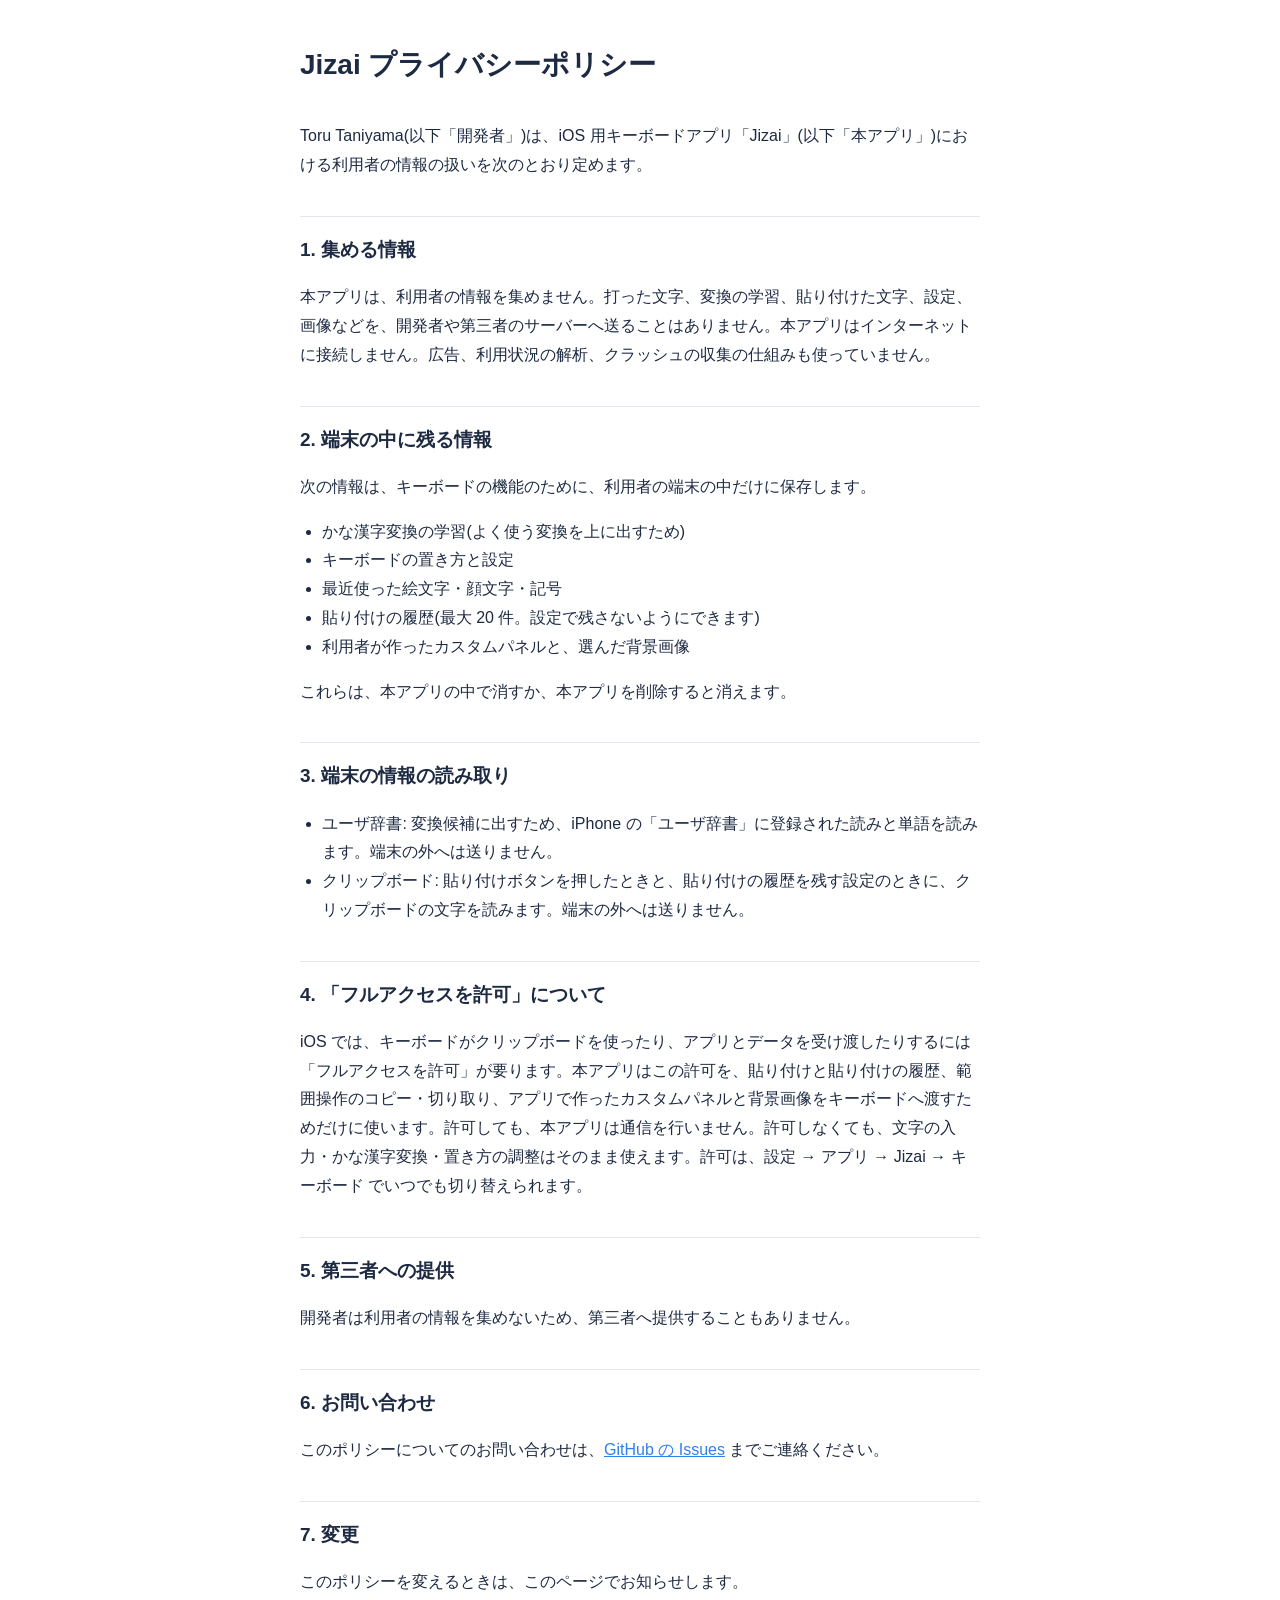
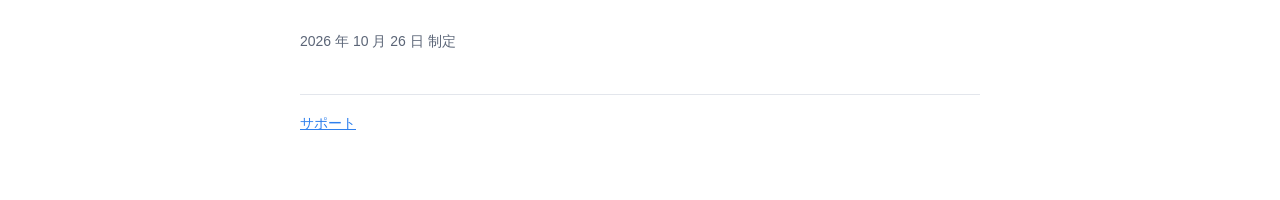
==== privacy.html @ 81fb1130 "サポートとプライバシーポリシーのページを置く Co-Authored-By: Claude Opus 5.5 <noreply@anthropic.com>" ====
<!doctype html>
<html lang="ja">
<head>
<meta charset="utf-8">
<meta name="viewport" content="width=device-width, initial-scale=1">
<title>Jizai プライバシーポリシー</title>
<link rel="stylesheet" href="style.css">
</head>
<body>
<main>
<header>
<h1>Jizai プライバシーポリシー</h1>
</header>

<p>Toru Taniyama(以下「開発者」)は、iOS 用キーボードアプリ「Jizai」(以下「本アプリ」)における利用者の情報の扱いを次のとおり定めます。</p>

<h2>1. 集める情報</h2>
<p>本アプリは、利用者の情報を集めません。打った文字、変換の学習、貼り付けた文字、設定、画像などを、開発者や第三者のサーバーへ送ることはありません。本アプリはインターネットに接続しません。広告、利用状況の解析、クラッシュの収集の仕組みも使っていません。</p>

<h2>2. 端末の中に残る情報</h2>
<p>次の情報は、キーボードの機能のために、利用者の端末の中だけに保存します。</p>
<ul>
<li>かな漢字変換の学習(よく使う変換を上に出すため)</li>
<li>キーボードの置き方と設定</li>
<li>最近使った絵文字・顔文字・記号</li>
<li>貼り付けの履歴(最大 20 件。設定で残さないようにできます)</li>
<li>利用者が作ったカスタムパネルと、選んだ背景画像</li>
</ul>
<p>これらは、本アプリの中で消すか、本アプリを削除すると消えます。</p>

<h2>3. 端末の情報の読み取り</h2>
<ul>
<li>ユーザ辞書: 変換候補に出すため、iPhone の「ユーザ辞書」に登録された読みと単語を読みます。端末の外へは送りません。</li>
<li>クリップボード: 貼り付けボタンを押したときと、貼り付けの履歴を残す設定のときに、クリップボードの文字を読みます。端末の外へは送りません。</li>
</ul>

<h2>4. 「フルアクセスを許可」について</h2>
<p>iOS では、キーボードがクリップボードを使ったり、アプリとデータを受け渡したりするには「フルアクセスを許可」が要ります。本アプリはこの許可を、貼り付けと貼り付けの履歴、範囲操作のコピー・切り取り、アプリで作ったカスタムパネルと背景画像をキーボードへ渡すためだけに使います。許可しても、本アプリは通信を行いません。許可しなくても、文字の入力・かな漢字変換・置き方の調整はそのまま使えます。許可は、設定 → アプリ → Jizai → キーボード でいつでも切り替えられます。</p>

<h2>5. 第三者への提供</h2>
<p>開発者は利用者の情報を集めないため、第三者へ提供することもありません。</p>

<h2>6. お問い合わせ</h2>
<p>このポリシーについてのお問い合わせは、<a href="https://github.com/asagirin7/jizai-support/issues">GitHub の Issues</a> までご連絡ください。</p>

<h2>7. 変更</h2>
<p>このポリシーを変えるときは、このページでお知らせします。</p>

<p class="date">2026 年 10 月 26 日 制定</p>

<nav><a href="./">サポート</a></nav>
</main>
</body>
</html>
---- style.css ----
:root { color-scheme: light dark; --fg: #1d2a42; --bg: #fff; --muted: #5b6577; --line: #e3e6ec; }
@media (prefers-color-scheme: dark) { :root { --fg: #e8ecf3; --bg: #141b2a; --muted: #a3acbd; --line: #2a3448; } }
* { box-sizing: border-box; }
body { margin: 0; background: var(--bg); color: var(--fg); font: 16px/1.8 -apple-system, BlinkMacSystemFont, "Hiragino Sans", "Hiragino Kaku Gothic ProN", "Noto Sans JP", sans-serif; }
main { max-width: 720px; margin: 0 auto; padding: 40px 20px 64px; }
header { margin-bottom: 32px; }
header p { color: var(--muted); margin: 4px 0 0; }
h1 { font-size: 28px; margin: 0; }
h2 { font-size: 19px; margin: 36px 0 8px; padding-top: 16px; border-top: 1px solid var(--line); }
nav { margin-top: 40px; padding-top: 16px; border-top: 1px solid var(--line); color: var(--muted); font-size: 14px; }
a { color: #2f80ed; }
ul, ol { padding-left: 1.4em; }
dt { font-weight: 600; margin-top: 16px; }
dd { margin: 4px 0 0; }
.date { color: var(--muted); font-size: 14px; margin-top: 32px; }
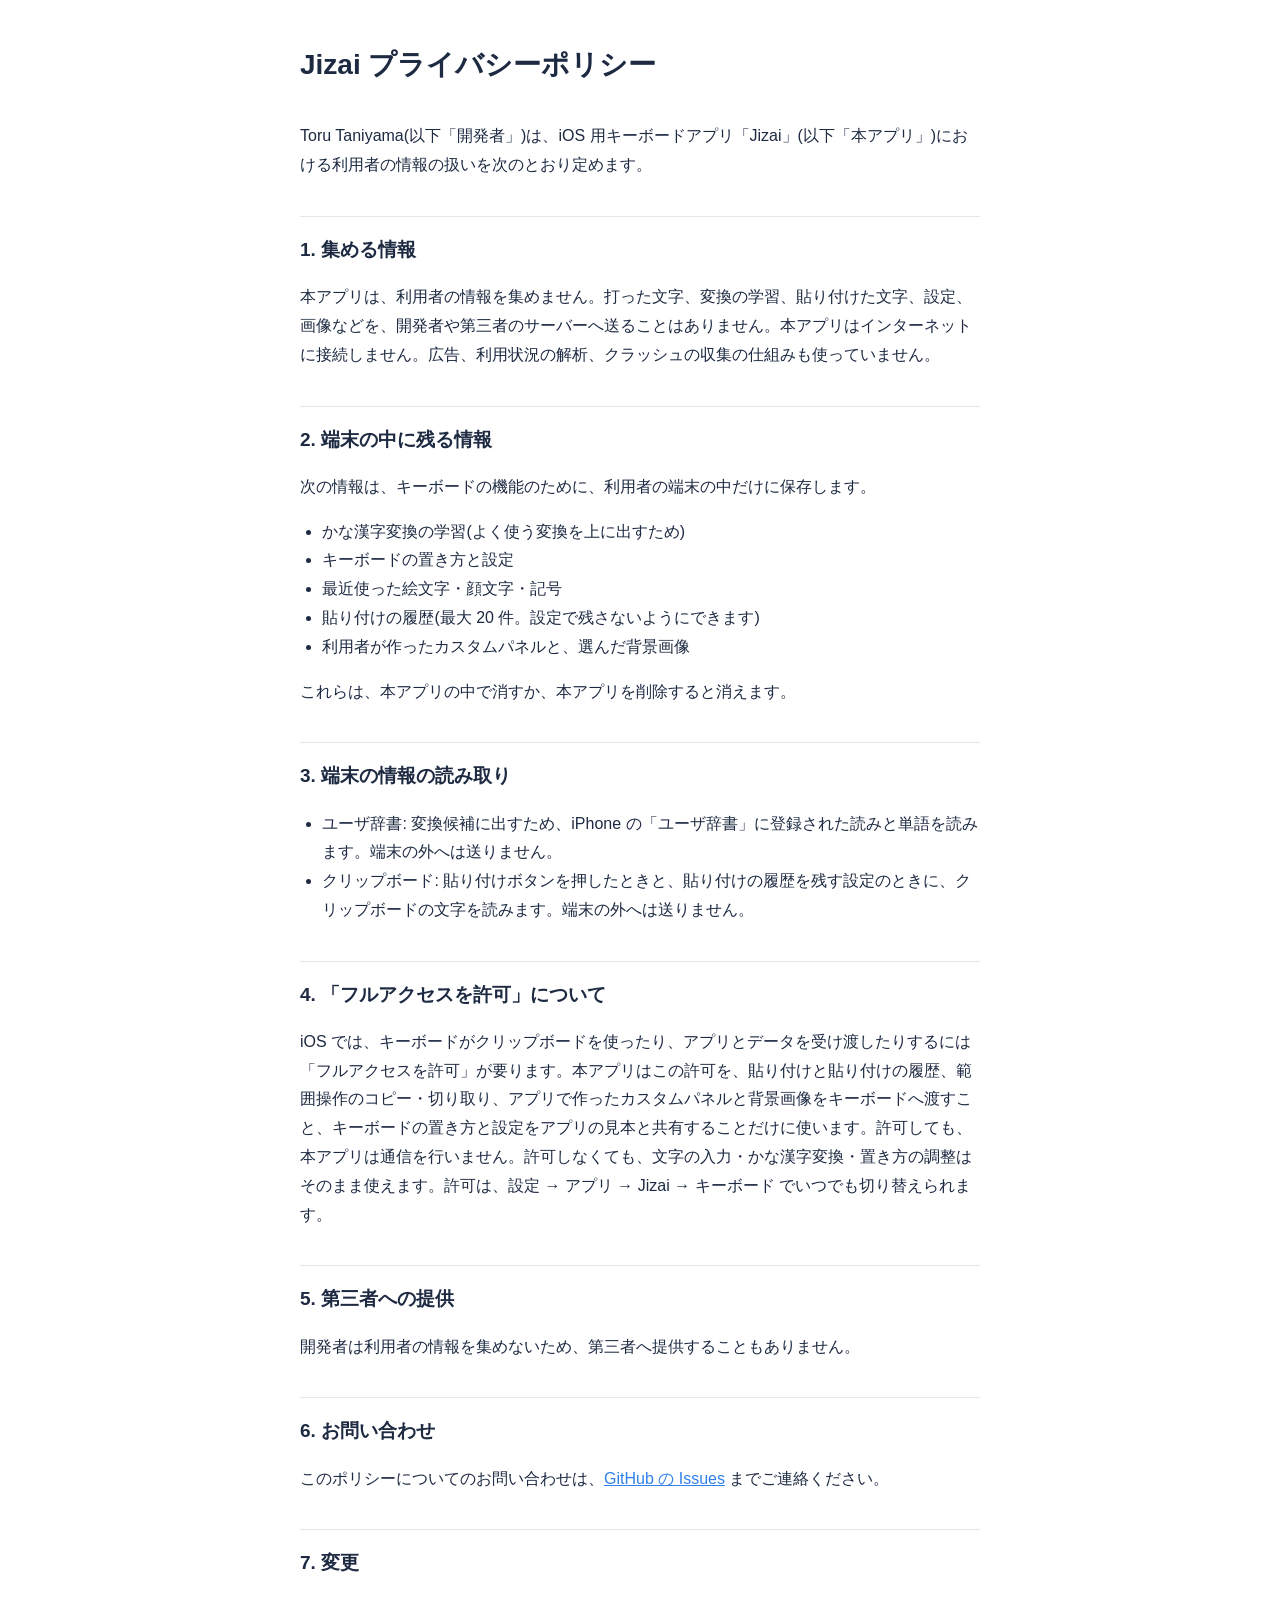
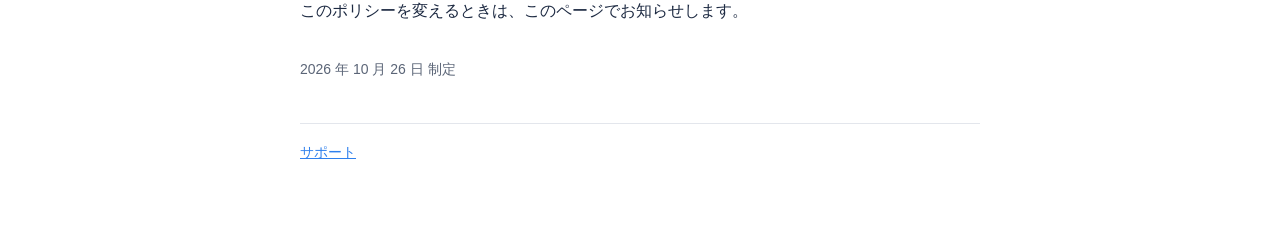
==== commit c4f41140: "フルアクセスの使い道に、置き方と設定をアプリの見本と共有することを足す Co-Authored-By: Claude Opus 5.5 <noreply@anthropic.com>" ====
--- a/privacy.html
+++ b/privacy.html
@@ -35,7 +35,7 @@
 </ul>
 
 <h2>4. 「フルアクセスを許可」について</h2>
-<p>iOS では、キーボードがクリップボードを使ったり、アプリとデータを受け渡したりするには「フルアクセスを許可」が要ります。本アプリはこの許可を、貼り付けと貼り付けの履歴、範囲操作のコピー・切り取り、アプリで作ったカスタムパネルと背景画像をキーボードへ渡すためだけに使います。許可しても、本アプリは通信を行いません。許可しなくても、文字の入力・かな漢字変換・置き方の調整はそのまま使えます。許可は、設定 → アプリ → Jizai → キーボード でいつでも切り替えられます。</p>
+<p>iOS では、キーボードがクリップボードを使ったり、アプリとデータを受け渡したりするには「フルアクセスを許可」が要ります。本アプリはこの許可を、貼り付けと貼り付けの履歴、範囲操作のコピー・切り取り、アプリで作ったカスタムパネルと背景画像をキーボードへ渡すこと、キーボードの置き方と設定をアプリの見本と共有することだけに使います。許可しても、本アプリは通信を行いません。許可しなくても、文字の入力・かな漢字変換・置き方の調整はそのまま使えます。許可は、設定 → アプリ → Jizai → キーボード でいつでも切り替えられます。</p>
 
 <h2>5. 第三者への提供</h2>
 <p>開発者は利用者の情報を集めないため、第三者へ提供することもありません。</p>
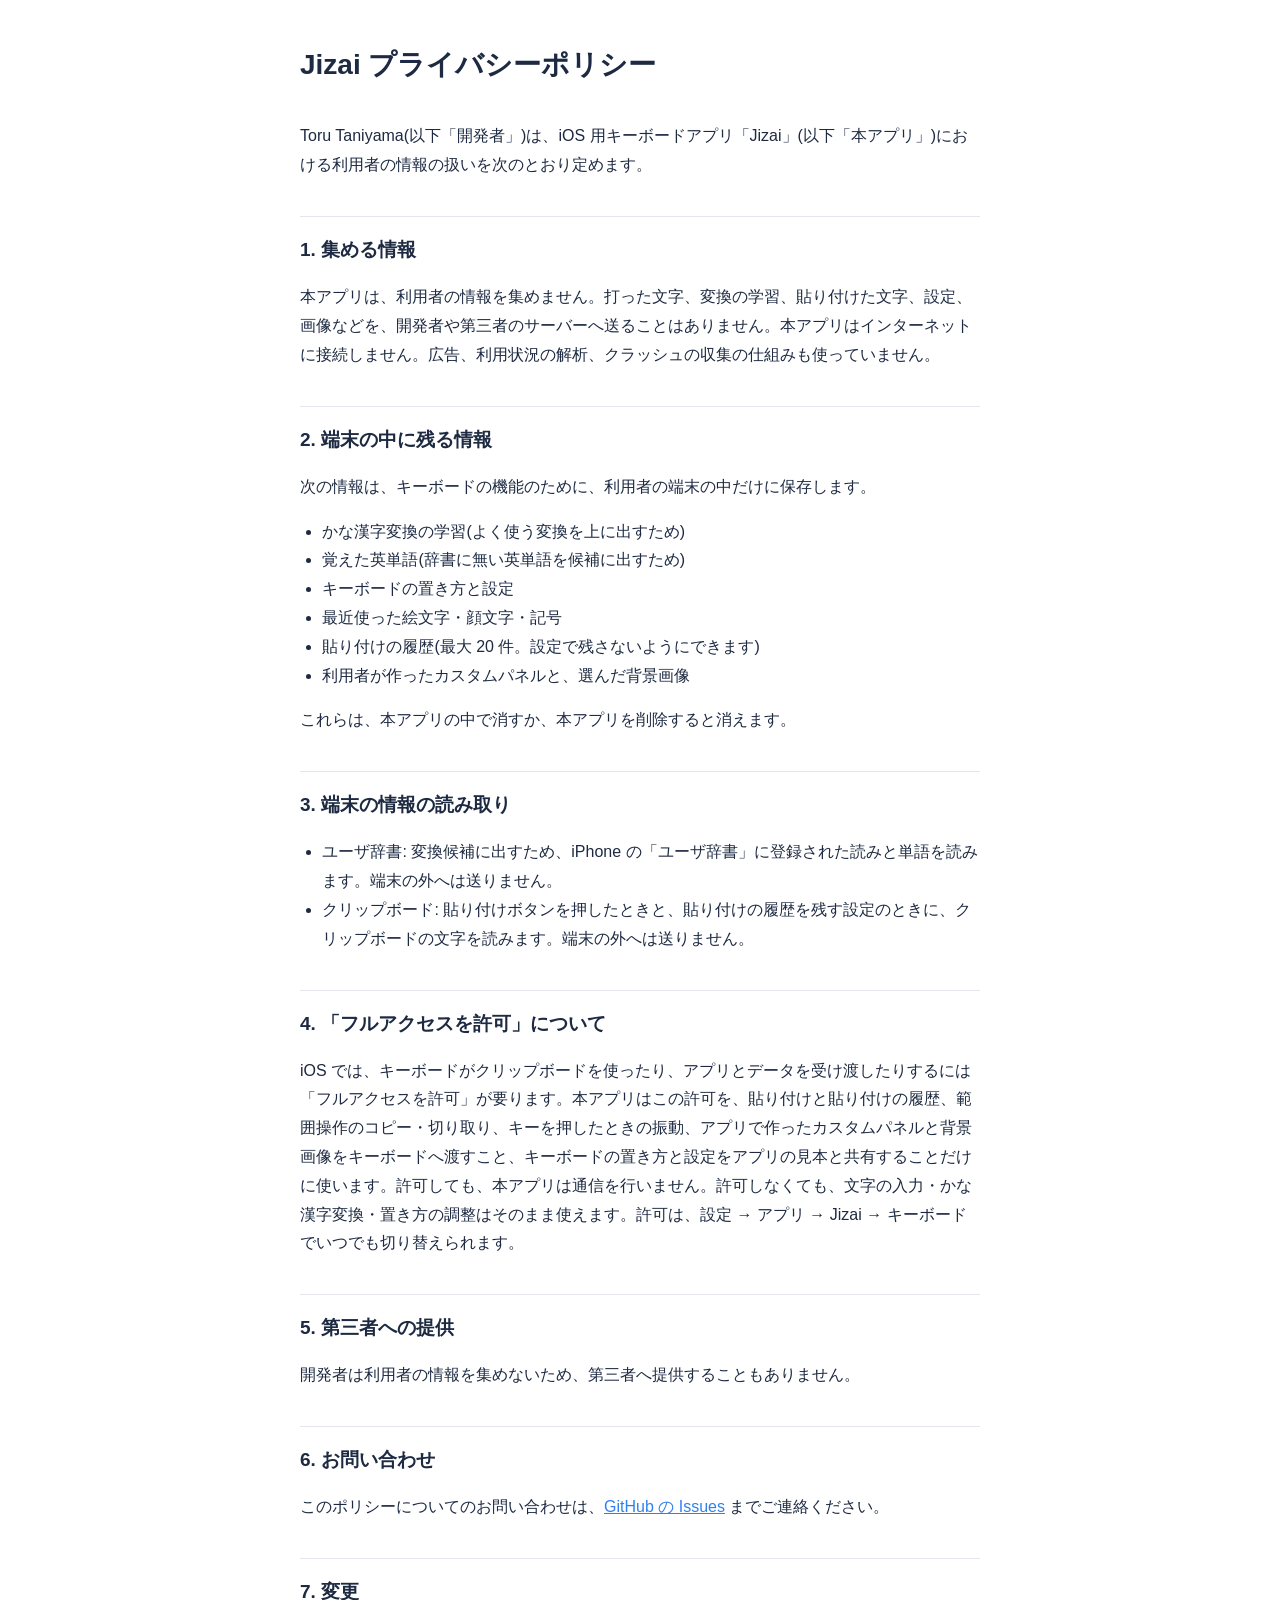
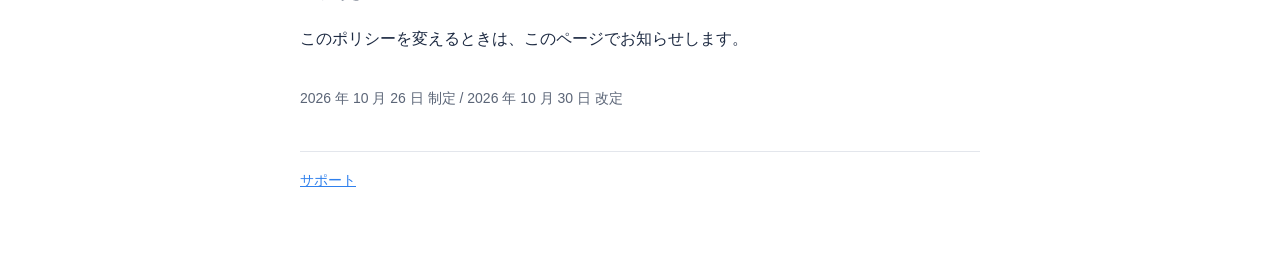
==== commit 9dc9e8fb: "1.1: キーの振動・シークレットモード・下線のよくある質問、英単語の学習と振動をポリシーに追記 Co-Authored-By: Claude Opus 5.5 <noreply@anthropic." ====
--- a/privacy.html
+++ b/privacy.html
@@ -21,6 +21,7 @@
 <p>次の情報は、キーボードの機能のために、利用者の端末の中だけに保存します。</p>
 <ul>
 <li>かな漢字変換の学習(よく使う変換を上に出すため)</li>
+<li>覚えた英単語(辞書に無い英単語を候補に出すため)</li>
 <li>キーボードの置き方と設定</li>
 <li>最近使った絵文字・顔文字・記号</li>
 <li>貼り付けの履歴(最大 20 件。設定で残さないようにできます)</li>
@@ -35,7 +36,7 @@
 </ul>
 
 <h2>4. 「フルアクセスを許可」について</h2>
-<p>iOS では、キーボードがクリップボードを使ったり、アプリとデータを受け渡したりするには「フルアクセスを許可」が要ります。本アプリはこの許可を、貼り付けと貼り付けの履歴、範囲操作のコピー・切り取り、アプリで作ったカスタムパネルと背景画像をキーボードへ渡すこと、キーボードの置き方と設定をアプリの見本と共有することだけに使います。許可しても、本アプリは通信を行いません。許可しなくても、文字の入力・かな漢字変換・置き方の調整はそのまま使えます。許可は、設定 → アプリ → Jizai → キーボード でいつでも切り替えられます。</p>
+<p>iOS では、キーボードがクリップボードを使ったり、アプリとデータを受け渡したりするには「フルアクセスを許可」が要ります。本アプリはこの許可を、貼り付けと貼り付けの履歴、範囲操作のコピー・切り取り、キーを押したときの振動、アプリで作ったカスタムパネルと背景画像をキーボードへ渡すこと、キーボードの置き方と設定をアプリの見本と共有することだけに使います。許可しても、本アプリは通信を行いません。許可しなくても、文字の入力・かな漢字変換・置き方の調整はそのまま使えます。許可は、設定 → アプリ → Jizai → キーボード でいつでも切り替えられます。</p>
 
 <h2>5. 第三者への提供</h2>
 <p>開発者は利用者の情報を集めないため、第三者へ提供することもありません。</p>
@@ -46,7 +47,7 @@
 <h2>7. 変更</h2>
 <p>このポリシーを変えるときは、このページでお知らせします。</p>
 
-<p class="date">2026 年 10 月 26 日 制定</p>
+<p class="date">2026 年 10 月 26 日 制定 / 2026 年 10 月 30 日 改定</p>
 
 <nav><a href="./">サポート</a></nav>
 </main>
